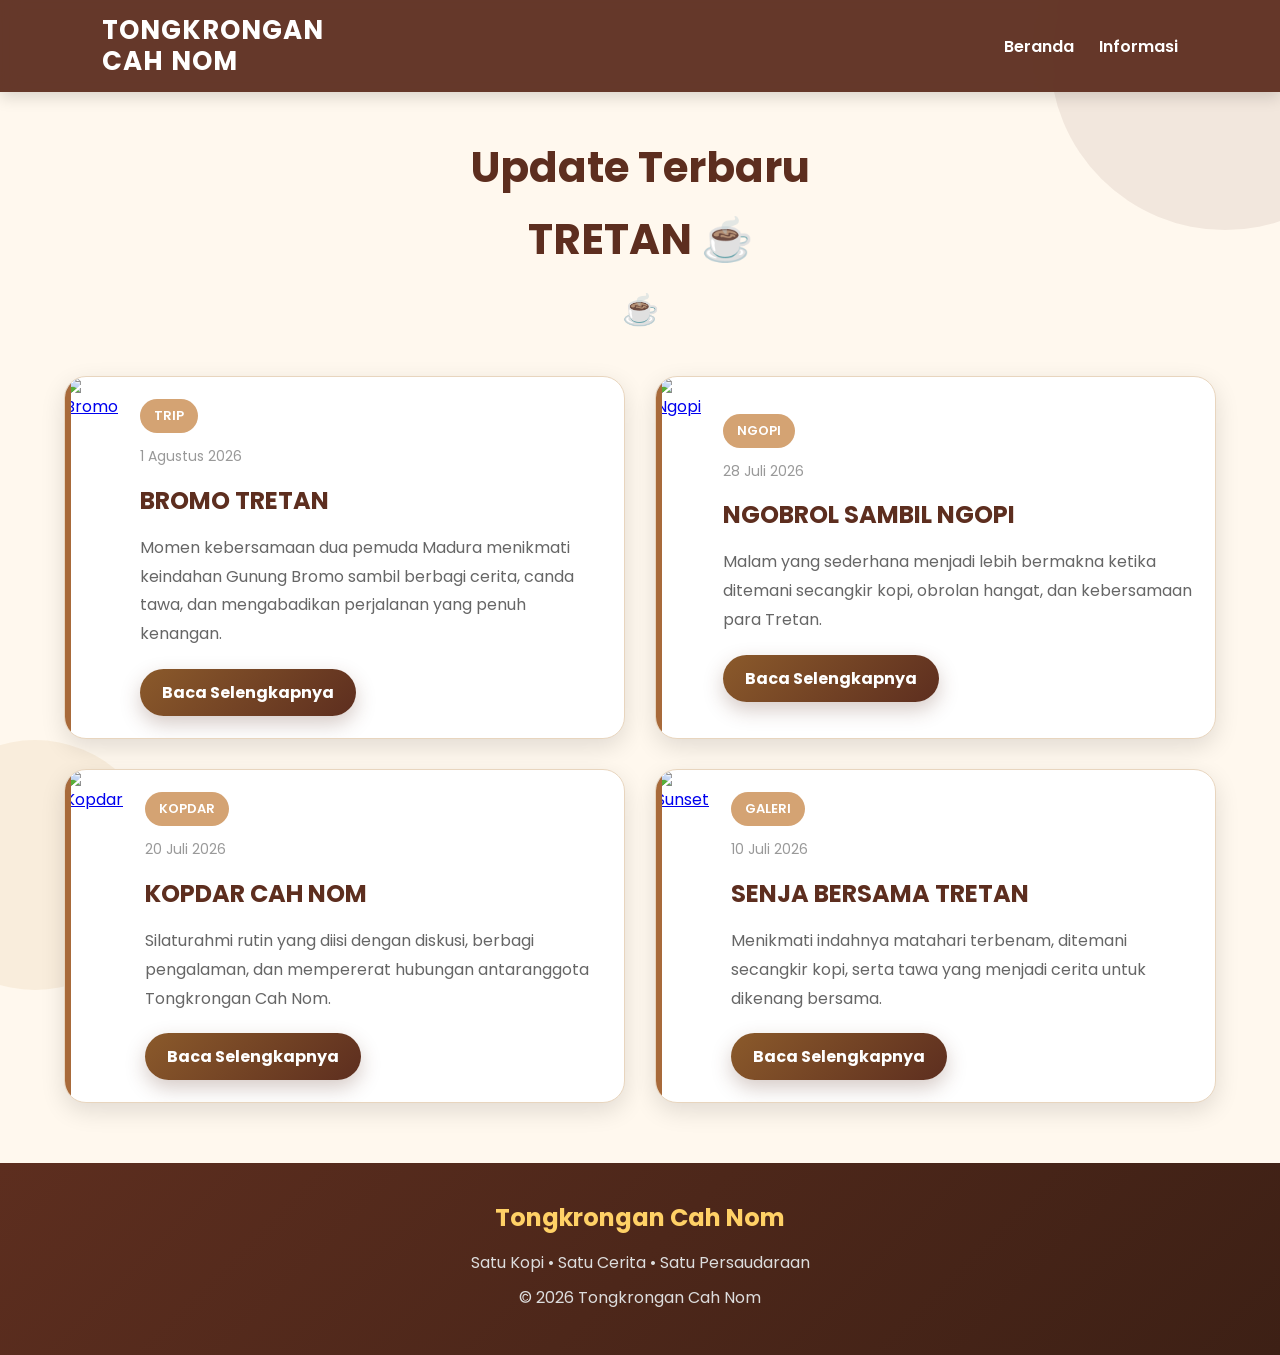
==== informasi.html @ 03cbcd58 "Add files via upload" ====
<!DOCTYPE html>
<html lang="id">
<head>
    <meta charset="UTF-8">
    <meta name="viewport" content="width=device-width, initial-scale=1.0">
    <title>Informasi | Tongkrongan Cah Nom</title>

    <link href="https://fonts.googleapis.com/css2?family=Poppins:wght@300;400;600;700&display=swap" rel="stylesheet">

    <link rel="stylesheet" href="style.css">
</head>

<body>

<nav class="navbar">

    <h2>TONGKRONGAN<br>CAH NOM</h2>

    <div class="menu">
        <a href="beranda.html">Beranda</a>
        <a href="informasi.html">Informasi</a>
    </div>

</nav>

<section>

    <h1>
        Update Terbaru
        <br>
        TRETAN ☕
    </h1>

</section>

<div class="container">

    <!-- BERITA 1 -->

    <div class="card">

        <a href="Galeri/Brom.jpg" target="_blank">

            <img src="Galeri/Brom.jpg" alt="Bromo">

        </a>

        <div class="isi">

            <span class="badge">TRIP</span>

            <div class="tanggal">
                1 Agustus 2026
            </div>

            <h2>BROMO TRETAN</h2>

            <p>

                Momen kebersamaan dua pemuda Madura menikmati
                keindahan Gunung Bromo sambil berbagi cerita,
                canda tawa, dan mengabadikan perjalanan
                yang penuh kenangan.

            </p>

            <a href="#" class="btn">

                Baca Selengkapnya

            </a>

        </div>

    </div>

    <!-- BERITA 2 -->

    <div class="card">

        <a href="ngopi.jpg" target="_blank">

            <img src="ngopi.jpg" alt="Ngopi">

        </a>

        <div class="isi">

            <span class="badge">NGOPI</span>

            <div class="tanggal">
                28 Juli 2026
            </div>

            <h2>NGOBROL SAMBIL NGOPI</h2>

            <p>

                Malam yang sederhana menjadi lebih bermakna
                ketika ditemani secangkir kopi,
                obrolan hangat,
                dan kebersamaan para Tretan.

            </p>

            <a href="#" class="btn">

                Baca Selengkapnya

            </a>

        </div>

    </div>

    <!-- BERITA 3 -->

    <div class="card">

        <a href="kopdar.jpg" target="_blank">

            <img src="kopdar.jpg" alt="Kopdar">

        </a>

        <div class="isi">

            <span class="badge">KOPDAR</span>

            <div class="tanggal">
                20 Juli 2026
            </div>

            <h2>KOPDAR CAH NOM</h2>

            <p>

                Silaturahmi rutin yang diisi dengan diskusi,
                berbagi pengalaman,
                dan mempererat hubungan antaranggota
                Tongkrongan Cah Nom.

            </p>

            <a href="#" class="btn">

                Baca Selengkapnya

            </a>

        </div>

    </div>

    <!-- BERITA 4 -->

    <div class="card">

        <a href="sunset.jpg" target="_blank">

            <img src="sunset.jpg" alt="Sunset">

        </a>

        <div class="isi">

            <span class="badge">GALERI</span>

            <div class="tanggal">
                10 Juli 2026
            </div>

            <h2>SENJA BERSAMA TRETAN</h2>

            <p>

                Menikmati indahnya matahari terbenam,
                ditemani secangkir kopi,
                serta tawa yang menjadi cerita
                untuk dikenang bersama.

            </p>

            <a href="#" class="btn">

                Baca Selengkapnya

            </a>

        </div>

    </div>

</div>

<footer>

    <h3>Tongkrongan Cah Nom</h3>

    <p>
        Satu Kopi • Satu Cerita • Satu Persaudaraan
    </p>

    <p>
        © 2026 Tongkrongan Cah Nom
    </p>

</footer>

</body>
</html>
---- style.css ----
/* ===================================
   TONGKRONGAN CAH NOM v2.0
   PART 1
=================================== */

*{
    margin:0;
    padding:0;
    box-sizing:border-box;
    scroll-behavior:smooth;
}

body{
    font-family: "Poppins", Arial, sans-serif;
    background:#FFF8EE;
    color:#333;
    line-height:1.7;
}

/* Background Dekorasi */
body::before{
    content:"";
    position:fixed;
    width:350px;
    height:350px;
    background:rgba(93,46,31,.08);
    border-radius:50%;
    top:-120px;
    right:-120px;
    z-index:-2;
}

body::after{
    content:"";
    position:fixed;
    width:250px;
    height:250px;
    background:rgba(201,161,94,.12);
    border-radius:50%;
    bottom:-90px;
    left:-90px;
    z-index:-2;
}

/* ================= NAVBAR ================= */

.navbar{
    position:sticky;
    top:0;
    z-index:999;
    display:flex;
    justify-content:space-between;
    align-items:center;
    padding:15px 8%;
    background:rgba(93,46,31,.95);
    backdrop-filter:blur(10px);
    box-shadow:0 5px 15px rgba(0,0,0,.15);
}

.navbar h2{
    color:#fff;
    font-size:26px;
    letter-spacing:1px;
    line-height:1.2;
}

.menu{
    display:flex;
    gap:25px;
}

.menu a{
    color:#fff;
    text-decoration:none;
    font-size:16px;
    font-weight:600;
    position:relative;
    transition:.3s;
}

.menu a::after{
    content:"";
    position:absolute;
    width:0%;
    height:3px;
    left:0;
    bottom:-6px;
    background:#D4A373;
    transition:.3s;
    border-radius:10px;
}

.menu a:hover{
    color:#FFD166;
}

.menu a:hover::after{
    width:100%;
}

/* ================= HERO ================= */

.hero{
    width:90%;
    max-width:1100px;
    margin:40px auto;
    padding:45px;
    background:linear-gradient(135deg,#fff,#FDF3E7);
    border-radius:25px;
    border:2px solid #D4A373;
    box-shadow:0 10px 30px rgba(0,0,0,.12);
    animation:fadeUp .8s ease;
}

.hero h1{
    text-align:center;
    color:#5D2E1F;
    font-size:52px;
    margin-bottom:20px;
}

.hero p{
    font-size:18px;
    text-align:justify;
    color:#555;
    margin-bottom:30px;
}

/* Tombol */

.btn{
    display:inline-block;
    padding:14px 30px;
    background:linear-gradient(135deg,#8B5A2B,#5D2E1F);
    color:#fff;
    text-decoration:none;
    border-radius:50px;
    font-weight:bold;
    transition:.35s;
    box-shadow:0 8px 20px rgba(93,46,31,.25);
}

.btn:hover{
    transform:translateY(-5px);
    background:linear-gradient(135deg,#A86A3A,#6D3A24);
    box-shadow:0 15px 30px rgba(93,46,31,.35);
}

/* Animasi */

@keyframes fadeUp{
    from{
        opacity:0;
        transform:translateY(40px);
    }

    to{
        opacity:1;
        transform:translateY(0);
    }
}

/* ===================================
   TONGKRONGAN CAH NOM v2.0
   PART 2
   BERITA / INFORMASI
=================================== */

/* Judul Halaman */
section h1{
    text-align:center;
    font-size:42px;
    color:#5D2E1F;
    margin:40px 0 15px;
    font-weight:700;
}

section h1::after{
    content:"☕";
    display:block;
    font-size:30px;
    margin-top:10px;
}

/* Container Berita */

.container{
    width:90%;
    max-width:1250px;
    margin:40px auto;
    display:grid;
    grid-template-columns:repeat(2,1fr);
    gap:30px;
}

/* Card */

.card{
    display:flex;
    background:white;
    border-radius:22px;
    overflow:hidden;
    border:1px solid #E8D5BE;
    box-shadow:0 8px 25px rgba(0,0,0,.12);
    transition:.35s;
    animation:fadeUp .8s ease;
}

.card:hover{
    transform:translateY(-8px);
    box-shadow:0 20px 40px rgba(0,0,0,.18);
}

/* Foto */

.card img{
    width:270px;
    height:220px;
    object-fit:cover;
}

/* Isi */

.isi{
    padding:22px;
    display:flex;
    flex-direction:column;
    justify-content:center;
}

.isi h2{
    color:#5D2E1F;
    font-size:24px;
    margin-bottom:12px;
}

.isi p{
    color:#666;
    line-height:1.8;
    margin-bottom:20px;
}

/* Badge */

.badge{
    display:inline-block;
    width:fit-content;
    background:#D4A373;
    color:white;
    padding:6px 14px;
    border-radius:30px;
    font-size:13px;
    margin-bottom:12px;
    font-weight:600;
}

/* Tanggal */

.tanggal{
    font-size:14px;
    color:#999;
    margin-bottom:12px;
}

/* Tombol */

.isi .btn{
    width:fit-content;
    padding:10px 22px;
}

/* Efek Zoom Foto */

.card{
    overflow:hidden;
}

.card img{
    transition:.4s;
}

.card:hover img{
    transform:scale(1.08);
}

/* Garis Dekorasi */

.card::before{
    content:"";
    position:absolute;
    display:block;
    width:6px;
    height:100%;
    background:#A86A3A;
}

.card{
    position:relative;
}

/* Responsive */

@media(max-width:900px){

.container{

grid-template-columns:1fr;

}

.card{

flex-direction:column;

}

.card img{

width:100%;
height:250px;

}

}

/* ===================================
   TONGKRONGAN CAH NOM v2.0
   PART 3
   FOOTER • GALERI • RESPONSIVE
=================================== */

/* ===== FOOTER ===== */

footer{
    margin-top:60px;
    background:linear-gradient(135deg,#5D2E1F,#3D2015);
    color:white;
    text-align:center;
    padding:35px 20px;
}

footer h3{
    font-size:24px;
    margin-bottom:10px;
    color:#FFD166;
}

footer p{
    color:#DDD;
    margin:8px 0;
    line-height:1.7;
}

footer .sosmed{
    margin-top:20px;
}

footer .sosmed a{
    display:inline-block;
    width:45px;
    height:45px;
    line-height:45px;
    margin:0 8px;
    border-radius:50%;
    background:#D4A373;
    color:white;
    text-decoration:none;
    font-size:18px;
    transition:.3s;
}

footer .sosmed a:hover{
    transform:translateY(-5px) rotate(10deg);
    background:#FFD166;
    color:#5D2E1F;
}

/* ===== GALERI ===== */

.album{
    width:90%;
    max-width:1200px;
    margin:50px auto;
    display:grid;
    grid-template-columns:repeat(auto-fit,minmax(260px,1fr));
    gap:20px;
}

.album img{
    width:100%;
    height:220px;
    object-fit:cover;
    border-radius:18px;
    transition:.35s;
    box-shadow:0 8px 20px rgba(0,0,0,.15);
}

.album img:hover{
    transform:scale(1.05);
    box-shadow:0 15px 35px rgba(0,0,0,.25);
}

/* ===== SCROLLBAR ===== */

::-webkit-scrollbar{
    width:10px;
}

::-webkit-scrollbar-track{
    background:#F8F1E7;
}

::-webkit-scrollbar-thumb{
    background:#8B5A2B;
    border-radius:20px;
}

::-webkit-scrollbar-thumb:hover{
    background:#5D2E1F;
}beranda.html

/* ===== SELECTION ===== */

::selection{
    background:#D4A373;
    color:white;
}

/* ===== RESPONSIVE ===== */

@media (max-width:768px){

.navbar{
    flex-direction:column;
    gap:15px;
    text-align:center;
}

.navbar h2{
    font-size:22px;
}

.menu{
    flex-wrap:wrap;
    justify-content:center;
    gap:15px;
}

.hero{
    width:95%;
    padding:25px;
}

.hero h1{
    font-size:34px;
}

.hero p{
    font-size:16px;
}

.btn{
    width:100%;
    text-align:center;
}

section h1{
    font-size:32px;
}

.isi h2{
    font-size:20px;
}

footer{
    padding:30px 15px;
}

}
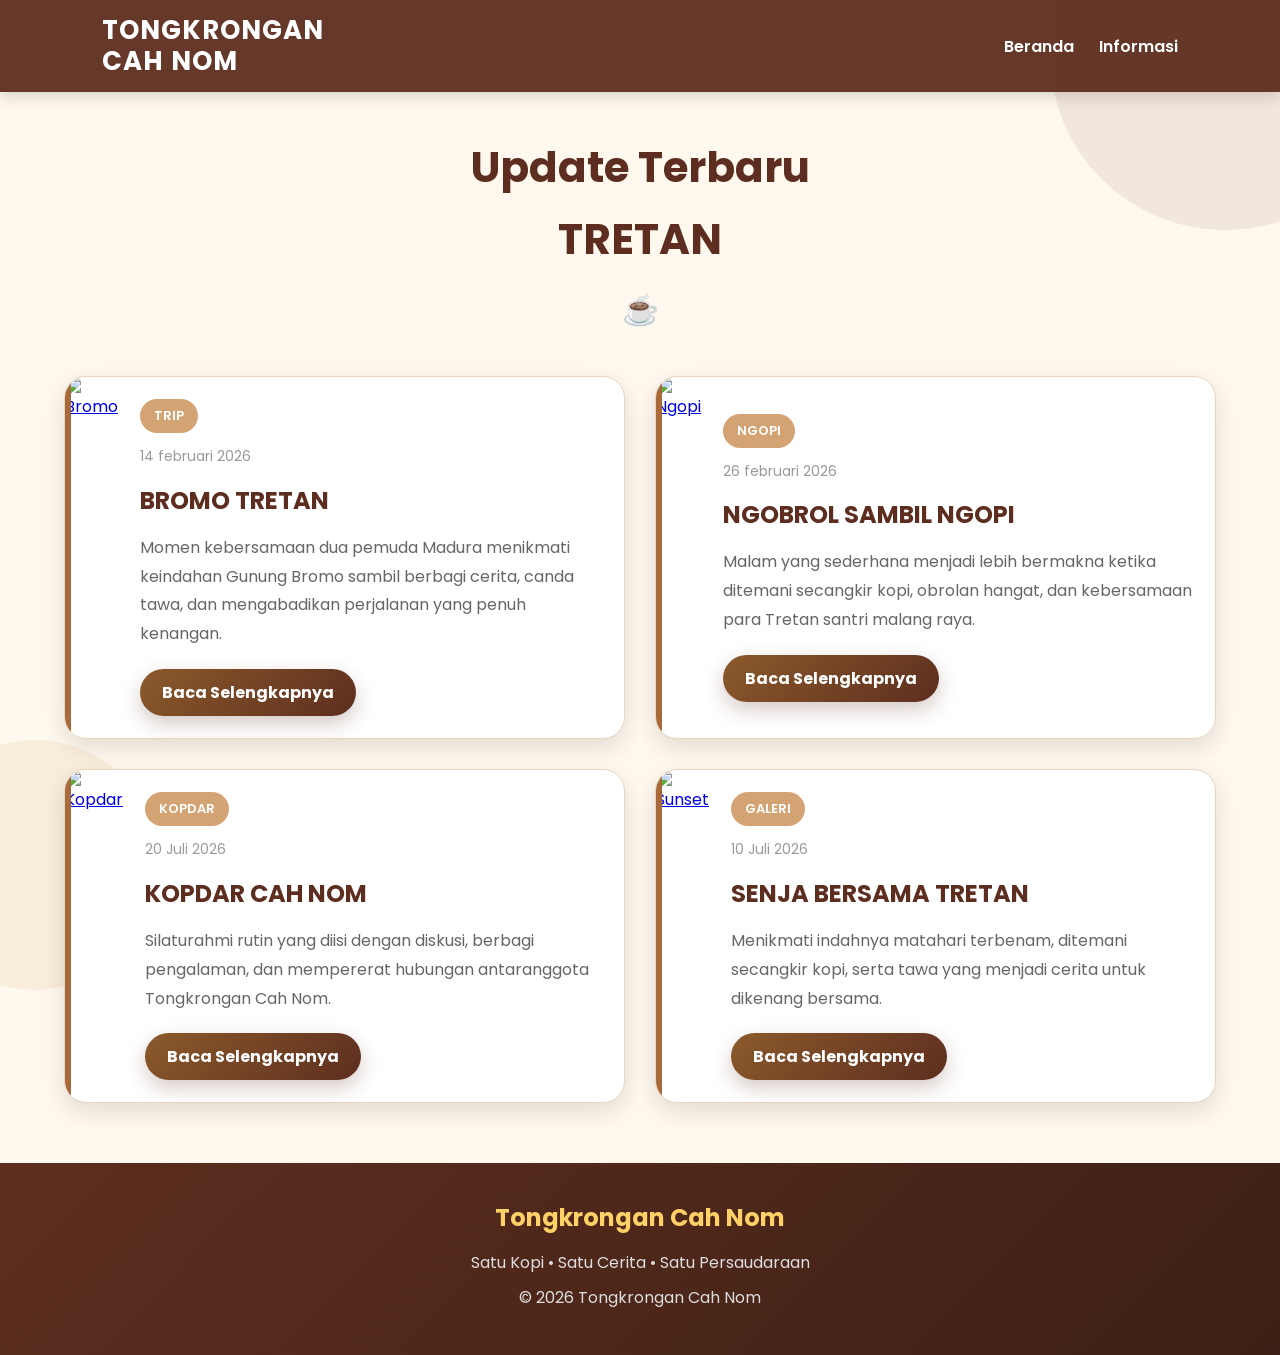
==== commit 948b1b0b: "Add files via upload" ====
--- a/informasi.html
+++ b/informasi.html
@@ -7,7 +7,8 @@
 
     <link href="https://fonts.googleapis.com/css2?family=Poppins:wght@300;400;600;700&display=swap" rel="stylesheet">
 
-    <link rel="stylesheet" href="style.css">
+    <link rel="stylesheet" 
+    href="style.css">
 </head>
 
 <body>
@@ -17,7 +18,7 @@
     <h2>TONGKRONGAN<br>CAH NOM</h2>
 
     <div class="menu">
-        <a href="beranda.html">Beranda</a>
+        <a href="index.html">Beranda</a>
         <a href="informasi.html">Informasi</a>
     </div>
 
@@ -28,7 +29,7 @@
     <h1>
         Update Terbaru
         <br>
-        TRETAN ☕
+        TRETAN 
     </h1>
 
 </section>
@@ -50,7 +51,7 @@
             <span class="badge">TRIP</span>
 
             <div class="tanggal">
-                1 Agustus 2026
+                14 februari 2026
             </div>
 
             <h2>BROMO TRETAN</h2>
@@ -78,9 +79,9 @@
 
     <div class="card">
 
-        <a href="ngopi.jpg" target="_blank">
-
-            <img src="ngopi.jpg" alt="Ngopi">
+        <a href="Galeri/Ngopi.jpg" target="_blank">
+
+            <img src="Galeri/Ngopi.jpg" alt="Ngopi">
 
         </a>
 
@@ -89,7 +90,7 @@
             <span class="badge">NGOPI</span>
 
             <div class="tanggal">
-                28 Juli 2026
+                26 februari 2026
             </div>
 
             <h2>NGOBROL SAMBIL NGOPI</h2>
@@ -99,7 +100,7 @@
                 Malam yang sederhana menjadi lebih bermakna
                 ketika ditemani secangkir kopi,
                 obrolan hangat,
-                dan kebersamaan para Tretan.
+                dan kebersamaan para Tretan santri malang raya.
 
             </p>
 
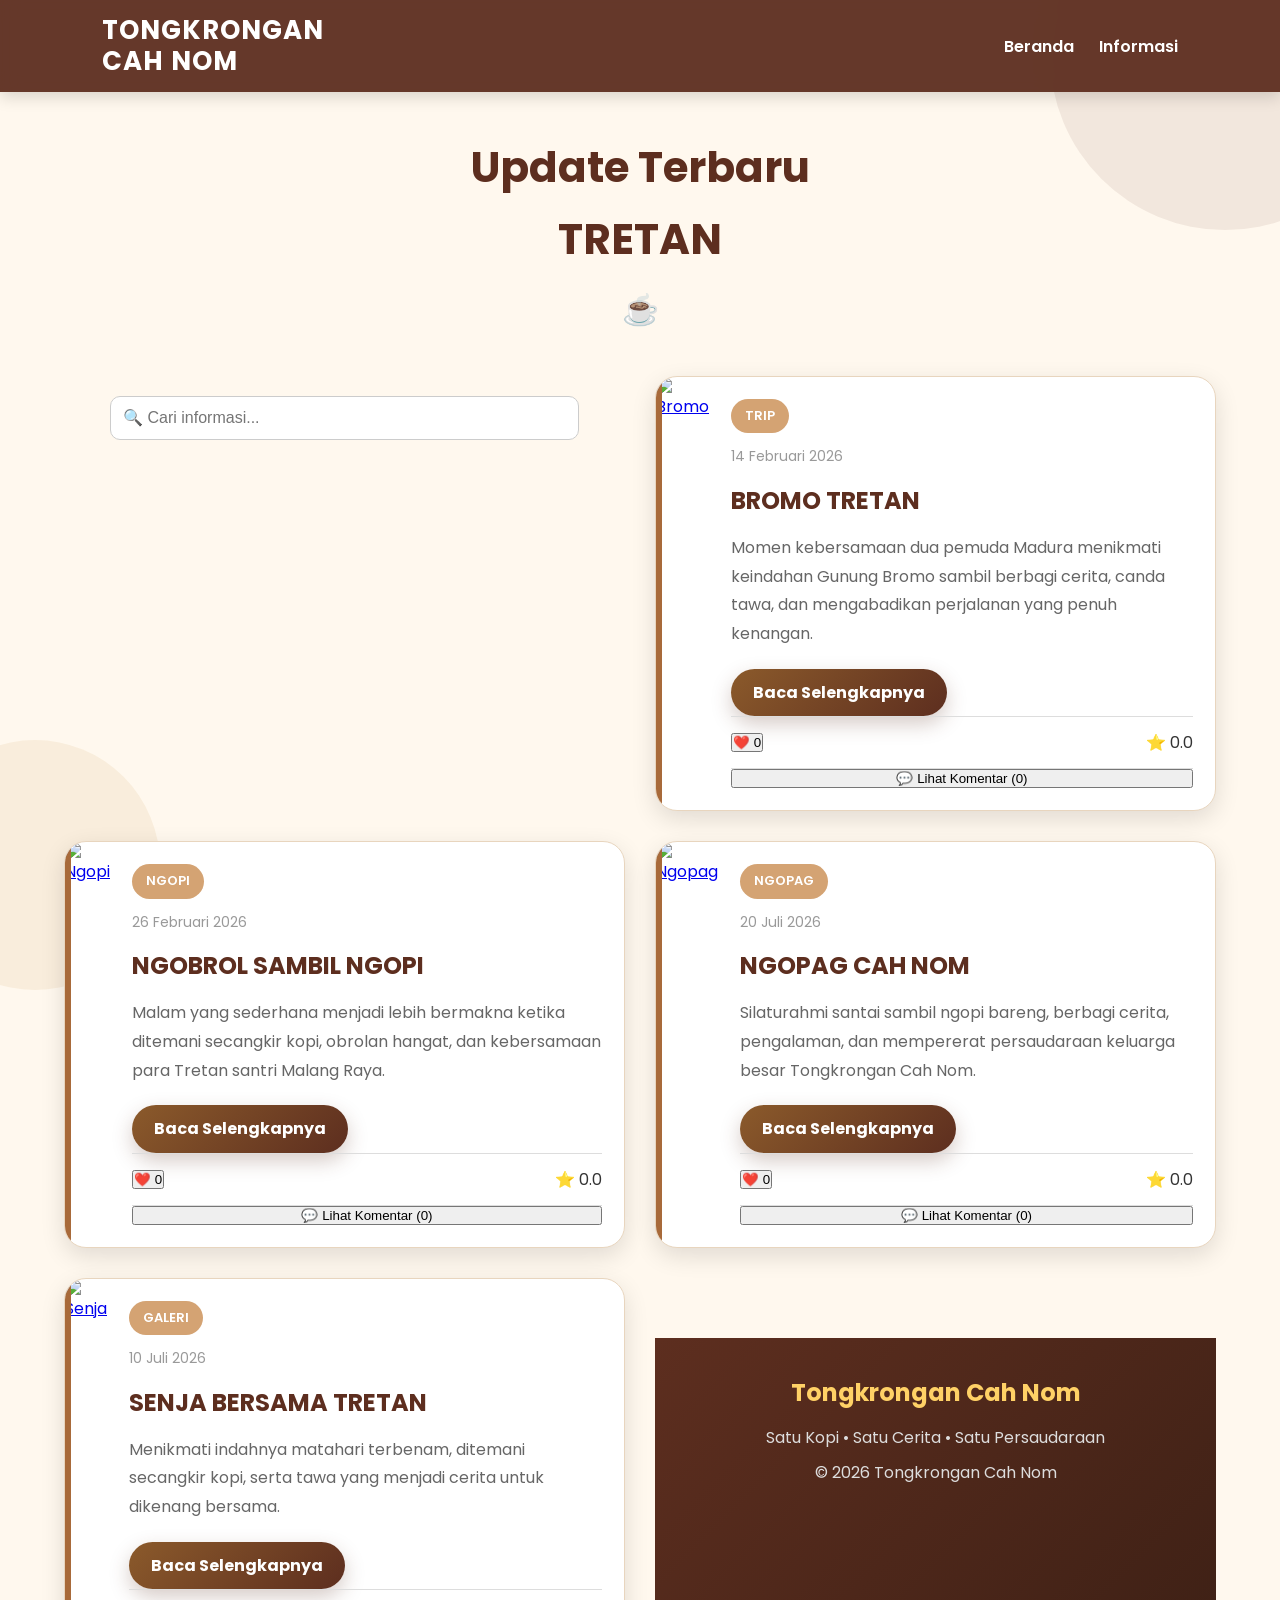
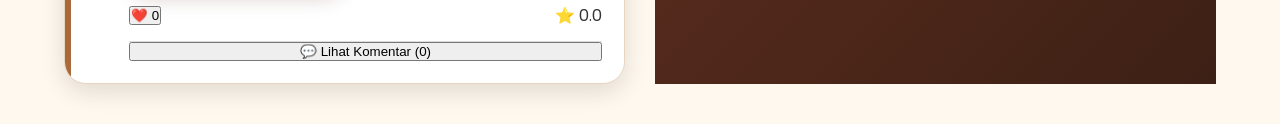
==== commit 28c00d98: "Add files via upload" ====
--- a/informasi.html
+++ b/informasi.html
@@ -34,159 +34,270 @@
 
 </section>
 
+
+
 <div class="container">
 
-    <!-- BERITA 1 -->
-
-    <div class="card">
-
-        <a href="Galeri/Brom.jpg" target="_blank">
-
-            <img src="Galeri/Brom.jpg" alt="Bromo">
-
+<!-- BERITA 1 -->
+<div class="search-box">
+    <input type="text" id="cari" placeholder="🔍 Cari informasi...">
+</div>
+
+<div class="card" id="bromo">
+
+    <a href="Galeri/Brom.jpg" target="_blank">
+        <img src="Galeri/Brom.jpg" alt="Bromo">
+    </a>
+
+    <div class="isi">
+
+        <span class="badge">TRIP</span>
+
+        <div class="tanggal">
+            14 Februari 2026
+        </div>
+
+        <h2>BROMO TRETAN</h2>
+
+        <p>
+            Momen kebersamaan dua pemuda Madura menikmati
+            keindahan Gunung Bromo sambil berbagi cerita,
+            canda tawa, dan mengabadikan perjalanan
+            yang penuh kenangan.
+        </p>
+
+        <a href="#" class="btn">
+            Baca Selengkapnya
         </a>
 
-        <div class="isi">
-
-            <span class="badge">TRIP</span>
-
-            <div class="tanggal">
-                14 februari 2026
+        <div class="statistik">
+
+            <button class="like-btn" id="like-bromo" data-post="bromo">
+    ❤️ <span>0</span>
+</button>
+
+            <div class="rating">
+    <span id="rating-bromo">⭐ 0.0</span>
+</div>
+
+        </div>
+
+        <button class="lihat-komentar"
+                data-post="bromo">
+
+            💬 Lihat Komentar (0)
+
+        </button>
+
+    </div>
+
+</div>
+<!-- BERITA 2 -->
+
+<div class="card" id="ngopi">
+
+    <a href="Galeri/Ngopi.jpg" target="_blank">
+        <img src="Galeri/Ngopi.jpg" alt="Ngopi">
+    </a>
+
+    <div class="isi">
+
+        <span class="badge">NGOPI</span>
+
+        <div class="tanggal">
+            26 Februari 2026
+        </div>
+
+        <h2>NGOBROL SAMBIL NGOPI</h2>
+
+        <p>
+            Malam yang sederhana menjadi lebih bermakna
+            ketika ditemani secangkir kopi,
+            obrolan hangat,
+            dan kebersamaan para Tretan santri Malang Raya.
+        </p>
+
+        <a href="#" class="btn">
+            Baca Selengkapnya
+        </a>
+
+        <div class="statistik">
+
+            <button class="like-btn" id="like-ngopi" data-post="ngopi">
+    ❤️ <span>0</span>
+</button>
+
+            <div class="rating">
+    <span id="rating-ngopi">⭐ 0.0</span>
+</div>
+
+        </div>
+
+        <button class="lihat-komentar"
+                data-post="ngopi">
+
+            💬 Lihat Komentar (0)
+
+        </button>
+
+    </div>
+
+</div>
+
+<!-- BERITA 3 -->
+
+<div class="card" id="ngopag">
+
+    <a href="kopdar.jpg" target="_blank">
+        <img src="kopdar.jpg" alt="Ngopag">
+    </a>
+
+    <div class="isi">
+
+        <span class="badge">NGOPAG</span>
+
+        <div class="tanggal">
+            20 Juli 2026
+        </div>
+
+        <h2>NGOPAG CAH NOM</h2>
+
+        <p>
+            Silaturahmi santai sambil ngopi bareng,
+            berbagi cerita, pengalaman,
+            dan mempererat persaudaraan
+            keluarga besar Tongkrongan Cah Nom.
+        </p>
+
+        <a href="#" class="btn">
+            Baca Selengkapnya
+        </a>
+
+        <div class="statistik">
+
+            <button class="like-btn" id="like-ngopag" data-post="ngopag">
+    ❤️ <span>0</span>
+</button>
+
+            <div class="rating">
+    <span id="rating-ngopag">⭐ 0.0</span>
+</div>
+
+        </div>
+
+        <button class="lihat-komentar"
+                data-post="ngopag">
+
+            💬 Lihat Komentar (0)
+
+        </button>
+
+    </div>
+
+</div>
+<!-- BERITA 4 -->
+
+<div class="card" id="senja">
+
+    <a href="sunset.jpg" target="_blank">
+        <img src="sunset.jpg" alt="Senja">
+    </a>
+
+    <div class="isi">
+
+        <span class="badge">GALERI</span>
+
+        <div class="tanggal">
+            10 Juli 2026
+        </div>
+
+        <h2>SENJA BERSAMA TRETAN</h2>
+
+        <p>
+            Menikmati indahnya matahari terbenam,
+            ditemani secangkir kopi,
+            serta tawa yang menjadi cerita
+            untuk dikenang bersama.
+        </p>
+
+        <a href="#" class="btn">
+            Baca Selengkapnya
+        </a>
+
+        <div class="statistik">
+
+            <button class="like-btn" data-post="senja">
+                ❤️ <span>0</span>
+            </button>
+
+            <div class="rating">
+                ⭐ 0.0
             </div>
 
-            <h2>BROMO TRETAN</h2>
-
-            <p>
-
-                Momen kebersamaan dua pemuda Madura menikmati
-                keindahan Gunung Bromo sambil berbagi cerita,
-                canda tawa, dan mengabadikan perjalanan
-                yang penuh kenangan.
-
-            </p>
-
-            <a href="#" class="btn">
-
-                Baca Selengkapnya
-
-            </a>
-
-        </div>
-
-    </div>
-
-    <!-- BERITA 2 -->
-
-    <div class="card">
-
-        <a href="Galeri/Ngopi.jpg" target="_blank">
-
-            <img src="Galeri/Ngopi.jpg" alt="Ngopi">
-
-        </a>
-
-        <div class="isi">
-
-            <span class="badge">NGOPI</span>
-
-            <div class="tanggal">
-                26 februari 2026
-            </div>
-
-            <h2>NGOBROL SAMBIL NGOPI</h2>
-
-            <p>
-
-                Malam yang sederhana menjadi lebih bermakna
-                ketika ditemani secangkir kopi,
-                obrolan hangat,
-                dan kebersamaan para Tretan santri malang raya.
-
-            </p>
-
-            <a href="#" class="btn">
-
-                Baca Selengkapnya
-
-            </a>
-
-        </div>
-
-    </div>
-
-    <!-- BERITA 3 -->
-
-    <div class="card">
-
-        <a href="kopdar.jpg" target="_blank">
-
-            <img src="kopdar.jpg" alt="Kopdar">
-
-        </a>
-
-        <div class="isi">
-
-            <span class="badge">KOPDAR</span>
-
-            <div class="tanggal">
-                20 Juli 2026
-            </div>
-
-            <h2>KOPDAR CAH NOM</h2>
-
-            <p>
-
-                Silaturahmi rutin yang diisi dengan diskusi,
-                berbagi pengalaman,
-                dan mempererat hubungan antaranggota
-                Tongkrongan Cah Nom.
-
-            </p>
-
-            <a href="#" class="btn">
-
-                Baca Selengkapnya
-
-            </a>
-
-        </div>
-
-    </div>
-
-    <!-- BERITA 4 -->
-
-    <div class="card">
-
-        <a href="sunset.jpg" target="_blank">
-
-            <img src="sunset.jpg" alt="Sunset">
-
-        </a>
-
-        <div class="isi">
-
-            <span class="badge">GALERI</span>
-
-            <div class="tanggal">
-                10 Juli 2026
-            </div>
-
-            <h2>SENJA BERSAMA TRETAN</h2>
-
-            <p>
-
-                Menikmati indahnya matahari terbenam,
-                ditemani secangkir kopi,
-                serta tawa yang menjadi cerita
-                untuk dikenang bersama.
-
-            </p>
-
-            <a href="#" class="btn">
-
-                Baca Selengkapnya
-
-            </a>
+        </div>
+
+        <button class="lihat-komentar"
+                data-post="senja">
+
+            💬 Lihat Komentar (0)
+
+        </button>
+
+    </div>
+
+</div>
+
+<!-- ================= POPUP KOMENTAR ================= -->
+
+<div id="popupKomentar" class="popup">
+
+    <div class="popup-content">
+
+        <span class="close">&times;</span>
+
+        <h2 id="judulPopup">
+            💬 Komentar
+        </h2>
+
+        <div class="popup-statistik">
+
+            <button id="popupLike">
+                ❤️ <span>0</span> Like
+            </button>
+
+            <div class="popup-rating">
+
+    <span class="star" data-value="1">★</span>
+    <span class="star" data-value="2">★</span>
+    <span class="star" data-value="3">★</span>
+    <span class="star" data-value="4">★</span>
+    <span class="star" data-value="5">★</span>
+
+    <p>
+        Nilai:
+        <span id="popupRating">0</span>/5
+    </p>
+
+</div>
+
+        </div>
+
+        <input
+            type="text"
+            id="namaKomentar"
+            placeholder="Nama Anda">
+
+        <textarea
+            id="isiKomentar"
+            placeholder="Tulis komentar..."></textarea>
+
+        <button id="kirimKomentar">
+            Kirim Komentar
+        </button>
+
+        <hr>
+
+        <div id="daftarKomentar">
 
         </div>
 
@@ -208,5 +319,7 @@
 
 </footer>
 
+<script type="module" src="script.js"></script>
+
 </body>
 </html>
--- a/style.css
+++ b/style.css
@@ -417,7 +417,7 @@
 
 ::-webkit-scrollbar-thumb:hover{
     background:#5D2E1F;
-}beranda.html
+}
 
 /* ===== SELECTION ===== */
 
@@ -477,3 +477,141 @@
 }
 
 }
+
+.interaksi{
+    margin-top:20px;
+}
+
+.statistik{
+    display:flex;
+    justify-content:space-between;
+    align-items:center;
+    padding:12px 0;
+    border-top:1px solid #ddd;
+    border-bottom:1px solid #ddd;
+}
+
+.like{
+    font-weight:600;
+    color:#5D2E1F;
+    font-size:17px;
+}
+
+.like{
+    cursor:pointer;
+}
+
+.like:hover{
+    color:red;
+}
+
+/* ================= POPUP ================= */
+
+.popup{
+
+display:none;
+position:fixed;
+left:0;
+top:0;
+width:100%;
+height:100%;
+background:rgba(0,0,0,.55);
+z-index:9999;
+
+}
+
+.popup.active{
+
+display:flex;
+justify-content:center;
+align-items:center;
+
+}
+
+.popup-content{
+
+width:90%;
+max-width:500px;
+background:white;
+padding:25px;
+border-radius:18px;
+max-height:85vh;
+overflow:auto;
+
+}
+
+.close{
+
+float:right;
+font-size:30px;
+cursor:pointer;
+
+}
+
+.popup-statistik{
+
+display:flex;
+justify-content:space-between;
+margin:20px 0;
+
+}
+
+.popup-content input,
+.popup-content textarea{
+
+width:100%;
+padding:12px;
+margin:8px 0;
+border-radius:10px;
+border:1px solid #ccc;
+
+}
+
+.popup-content textarea{
+
+height:90px;
+resize:none;
+
+}
+
+.popup-content button{
+
+padding:10px 20px;
+border:none;
+border-radius:10px;
+background:#5D2E1F;
+color:white;
+cursor:pointer;
+
+}
+
+.popup-rating{
+    text-align:center;
+    margin:15px 0;
+}
+
+.star{
+    font-size:32px;
+    color:#ccc;
+    cursor:pointer;
+    transition:.2s;
+    margin:0 2px;
+}
+
+.star.active{
+    color:gold;
+}
+
+.search-box{
+    text-align:center;
+    margin:20px;
+}
+
+.search-box input{
+    width:90%;
+    max-width:500px;
+    padding:12px;
+    border-radius:10px;
+    border:1px solid #ccc;
+    font-size:16px;
+}
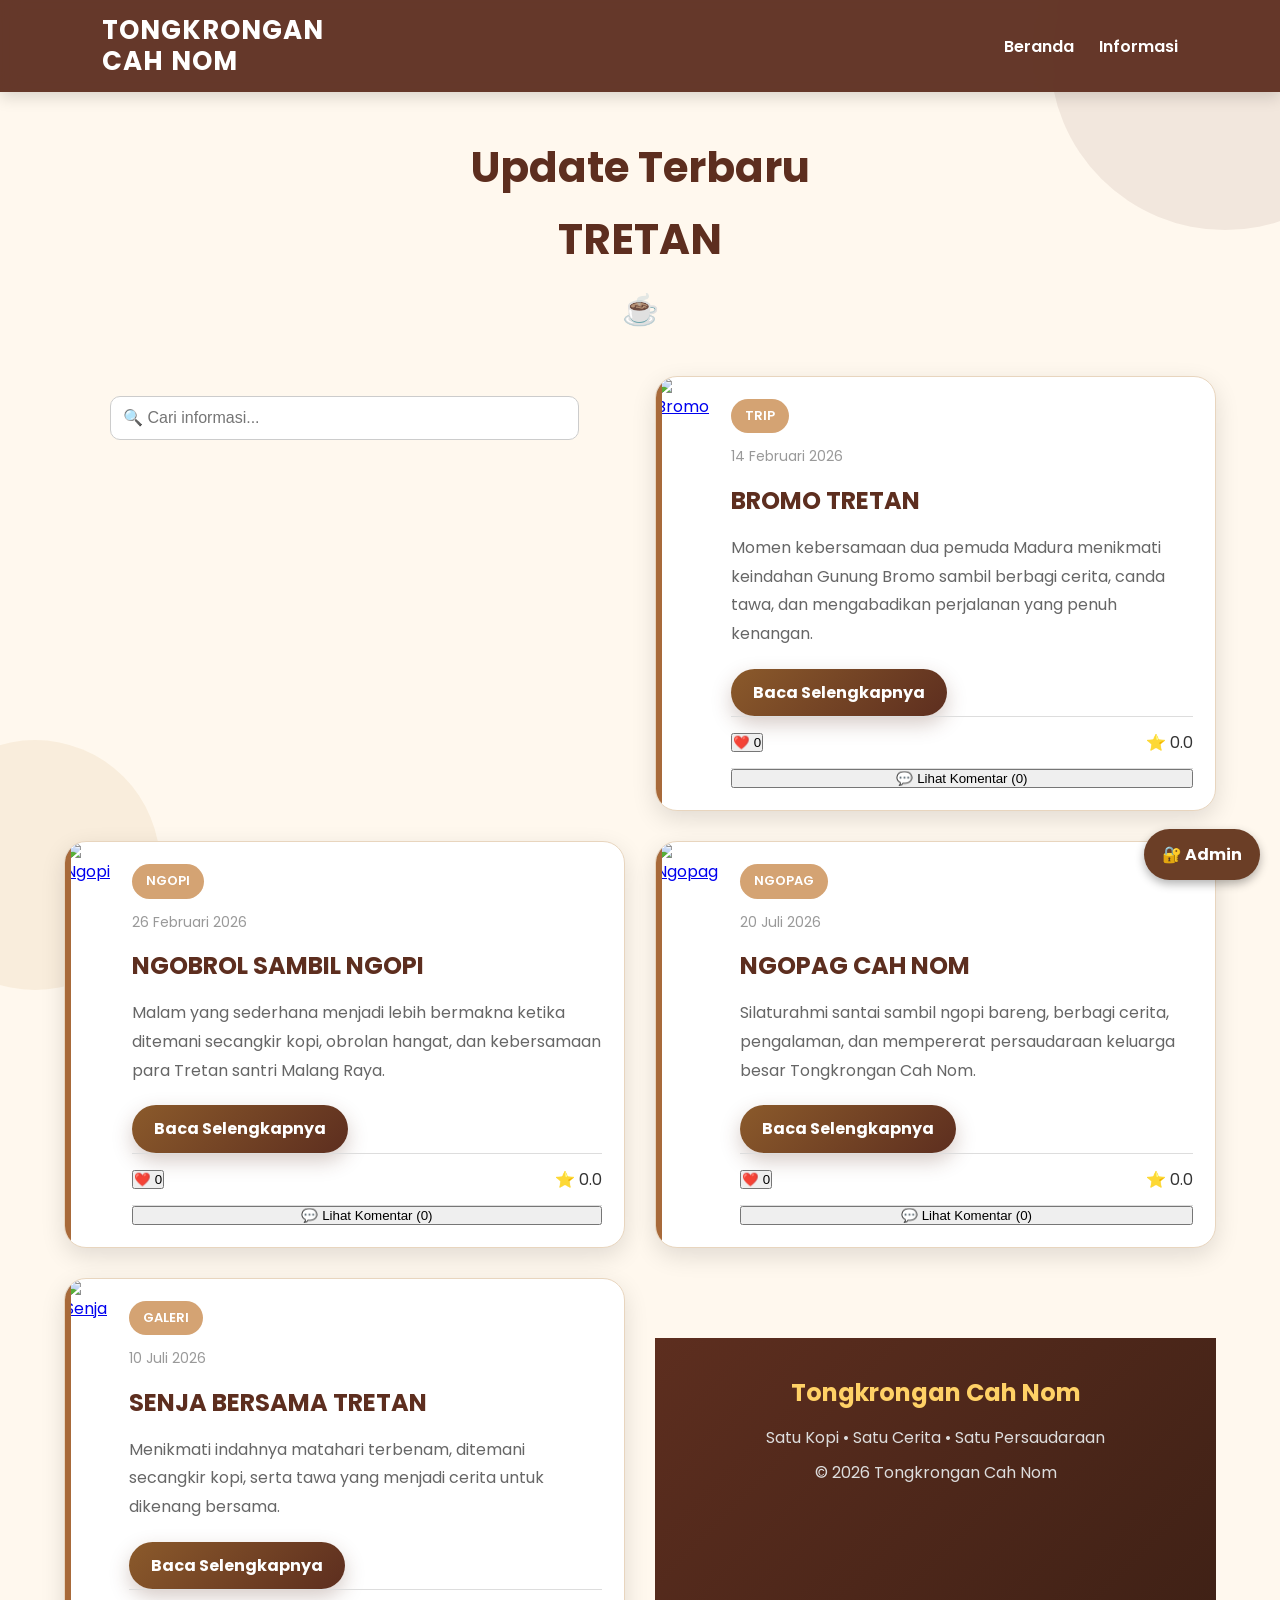
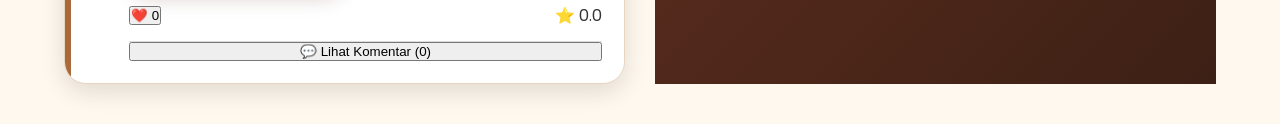
==== commit 27a5fbfa: "Add files via upload" ====
--- a/informasi.html
+++ b/informasi.html
@@ -321,5 +321,7 @@
 
 <script type="module" src="script.js"></script>
 
+<a href="admin.html" class="btn-admin">🔐 Admin</a>
+
 </body>
 </html>
--- a/style.css
+++ b/style.css
@@ -614,4 +614,17 @@
     border-radius:10px;
     border:1px solid #ccc;
     font-size:16px;
+}
+
+.btn-admin{
+    position: fixed;
+    right: 20px;
+    bottom: 20px;
+    background: #6b3e26;
+    color: white;
+    padding: 12px 18px;
+    border-radius: 50px;
+    text-decoration: none;
+    font-weight: bold;
+    box-shadow: 0 4px 10px rgba(0,0,0,.3);
 }
